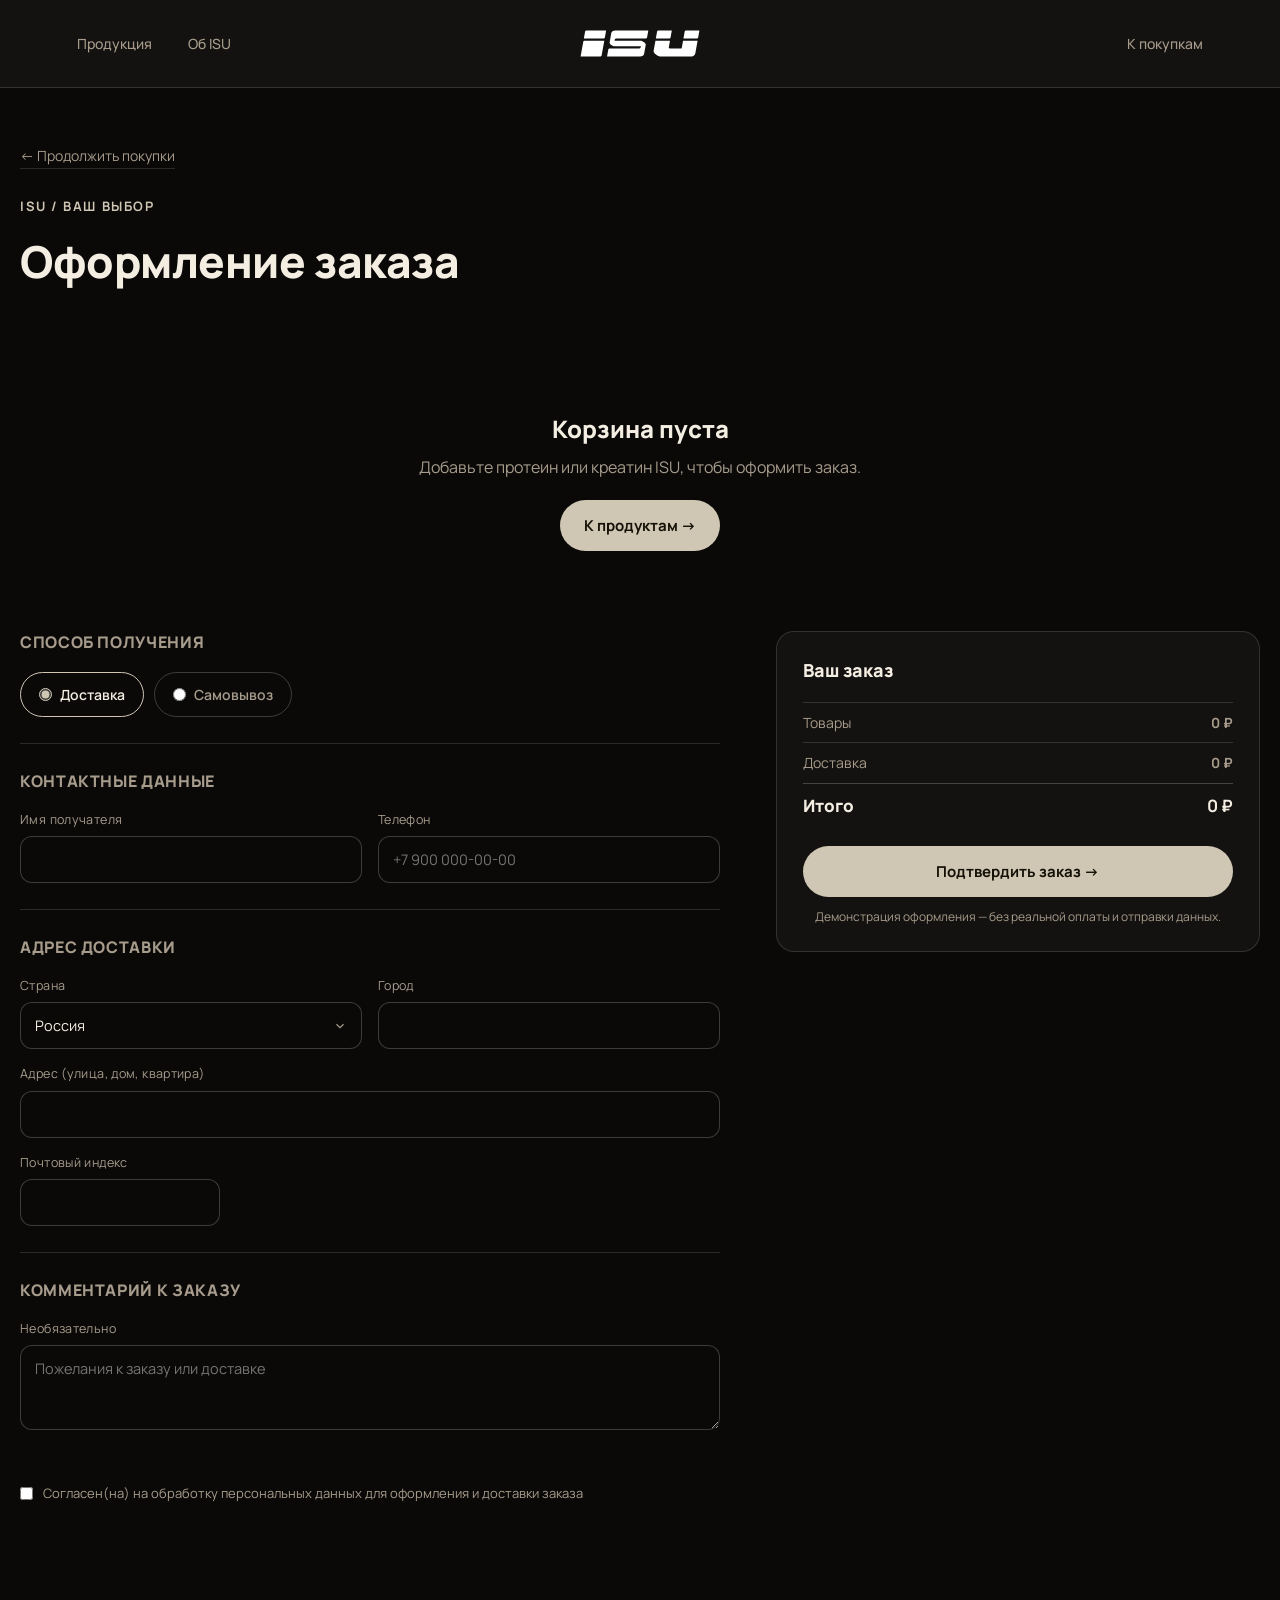
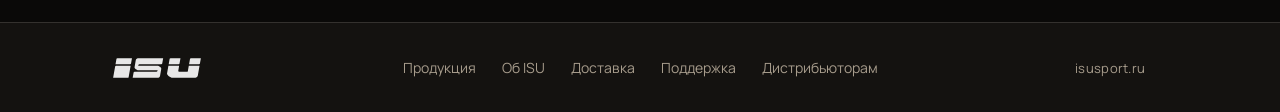
==== checkout.html @ 8b43f195 "Update preview: heading/button moved below hero photo, tighter mobile footer Co-Authored-By: Claude " ====
<!doctype html>
<html lang="ru">
<head>
<meta charset="utf-8" />
<meta name="viewport" content="width=device-width, initial-scale=1" />
<title>Оформление заказа — ISU</title>
<meta name="description" content="ISU — оформление заказа. Демо-макет без реальной оплаты." />
<link rel="preconnect" href="https://fonts.googleapis.com" />
<link rel="preconnect" href="https://fonts.gstatic.com" crossorigin />
<link href="https://fonts.googleapis.com/css2?family=Manrope:wght@400;500;600;700;800&display=swap" rel="stylesheet" />
<style>
  :root{
    --bg:#0a0908;
    --bg-soft:#141210;
    --fg:#f3ede2;
    --fg-dim:#a79c8c;
    --line:rgba(243,237,226,.14);
    --line-strong:rgba(243,237,226,.22);
    --accent:#cfc6b4;
    --accent-dim:#b3a888;
    --ease:cubic-bezier(.16,.8,.24,1);
  }
  *{box-sizing:border-box;margin:0;padding:0}
  html{scroll-behavior:smooth}
  body{background:var(--bg);color:var(--fg);font-family:'Manrope',system-ui,sans-serif;line-height:1.4;-webkit-font-smoothing:antialiased;overflow-x:hidden}
  a{color:inherit;text-decoration:none}
  button{font-family:inherit;cursor:pointer}
  img{display:block;max-width:100%}
  svg{display:block}
  .wrap{max-width:1240px;margin:0 auto;padding:0 32px}
  @media(max-width:720px){.wrap{padding:0 20px}}
  .icon{width:20px;height:20px;stroke:currentColor;stroke-width:1.7;fill:none;stroke-linecap:round;stroke-linejoin:round}

  /* ---------- header (та же структура, что на главной) ---------- */
  .site-header{min-height:88px;padding:16px max(6vw, calc((100vw - 1600px)/2));display:grid;grid-template-columns:1fr auto 1fr;align-items:center;gap:24px;background:var(--bg-soft);border-bottom:1px solid var(--line);position:relative;z-index:40}
  .site-header nav{display:flex;align-items:center;gap:36px}
  .site-header nav a{font-size:14px;font-weight:500;color:var(--fg-dim);transition:color .25s var(--ease)}
  .site-header nav a:hover{color:var(--fg)}
  .site-logo{width:130px;justify-self:center}
  .site-logo img{width:100%;filter:brightness(0) invert(1)}
  .header-actions{display:flex;align-items:center;justify-content:flex-end;gap:26px}
  .header-actions > a{font-size:14px;font-weight:500;color:var(--fg-dim);transition:color .25s var(--ease)}
  .header-actions > a:hover{color:var(--fg)}
  @media(max-width:760px){
    .site-header{padding:14px 5%;min-height:72px}
    .site-header > nav{display:none}
    .site-logo{width:104px}
  }

  /* ---------- shared ---------- */
  .kicker{font-size:13px;letter-spacing:.12em;font-weight:700;color:var(--accent);text-transform:uppercase;margin-bottom:16px}
  .btn{display:inline-flex;align-items:center;gap:10px;background:var(--accent);color:#141005;font-weight:700;font-size:15px;padding:15px 24px;border:0;border-radius:99px;transition:transform .4s var(--ease),background .3s var(--ease)}
  .btn:hover{transform:translateY(-2px);background:#f3ede2}
  .btn.full{width:100%;justify-content:center}
  .btn:disabled{opacity:.5;cursor:not-allowed;transform:none}

  /* ---------- checkout page ---------- */
  .checkout{padding:56px 0 120px}
  .back-link{display:inline-block;font-size:14px;color:var(--fg-dim);margin-bottom:28px;border-bottom:1px solid var(--line);padding-bottom:2px;transition:color .25s var(--ease)}
  .back-link:hover{color:var(--fg)}
  .checkout h1{font-size:clamp(28px,4.6vw,44px);font-weight:800;letter-spacing:-.01em;margin-bottom:40px}

  .checkout-grid{display:grid;grid-template-columns:1.3fr .9fr;gap:56px;align-items:start}
  @media(max-width:900px){.checkout-grid{grid-template-columns:1fr;gap:40px}}

  .checkout-form section{padding:26px 0;border-top:1px solid var(--line)}
  .checkout-form section:first-child{border-top:0;padding-top:0}
  .checkout-form h2{font-size:16px;font-weight:800;margin-bottom:18px;text-transform:uppercase;letter-spacing:.04em;color:var(--fg-dim)}

  .delivery-toggle{display:flex;gap:10px;flex-wrap:wrap}
  .delivery-toggle label{
    display:flex;align-items:center;gap:8px;border:1px solid var(--line-strong);border-radius:99px;
    padding:12px 18px;font-size:14px;font-weight:600;cursor:pointer;transition:border-color .25s var(--ease),color .25s var(--ease);color:var(--fg-dim);
  }
  .delivery-toggle label:has(input:checked){border-color:var(--accent);color:var(--fg)}
  .delivery-toggle input{accent-color:var(--accent)}

  .field-grid{display:grid;grid-template-columns:1fr 1fr;gap:16px;margin-top:16px}
  @media(max-width:520px){.field-grid{grid-template-columns:1fr}}
  .field{display:flex;flex-direction:column;gap:8px;margin-top:16px}
  .field-grid .field{margin-top:0}
  .field span{font-size:12.5px;color:var(--fg-dim);letter-spacing:.03em}
  .field input,.field select,.field textarea{
    background:var(--bg);border:1px solid var(--line-strong);border-radius:12px;padding:13px 14px;
    color:var(--fg);font-size:14.5px;font-family:inherit;width:100%;
  }
  .field textarea{resize:vertical;min-height:80px}
  .field input:focus,.field select:focus,.field textarea:focus{outline:none;border-color:var(--accent)}
  .field select{appearance:none;background-image:url('data:image/svg+xml;utf8,<svg xmlns="http://www.w3.org/2000/svg" width="14" height="14" viewBox="0 0 24 24" fill="none" stroke="%23a79c8c" stroke-width="2"><polyline points="6 9 12 15 18 9"/></svg>');background-repeat:no-repeat;background-position:right 14px center}

  .pickup-note{font-size:14px;color:var(--fg-dim);background:var(--bg-soft);border:1px solid var(--line);border-radius:12px;padding:16px}

  .consent{display:flex;align-items:flex-start;gap:10px;font-size:13px;color:var(--fg-dim);margin-top:28px;cursor:pointer}
  .consent input{margin-top:3px;accent-color:var(--accent)}

  /* order summary */
  .order-summary{background:var(--bg-soft);border:1px solid var(--line);border-radius:18px;padding:26px}
  .order-summary h2{font-size:18px;font-weight:800;margin-bottom:18px}
  .summary-line{display:grid;grid-template-columns:40px 1fr auto;gap:12px;align-items:center;padding:10px 0}
  .summary-line + .summary-line{border-top:1px solid var(--line)}
  .summary-thumb{width:40px;height:60px;border-radius:9px;overflow:hidden;background:transparent;position:relative}
  .summary-thumb img{position:absolute;left:0;bottom:0;width:300%;max-width:none;transform:translate(0,0)}
  .summary-thumb img.single{position:static;width:82%;height:82%;margin:9%;object-fit:contain;transform:none}
  .summary-main a{font-size:13.5px;font-weight:700}
  .summary-main p{font-size:12px;color:var(--fg-dim);margin-top:2px}
  .summary-line b{font-size:13.5px;font-weight:800;white-space:nowrap}
  .total-row{display:flex;align-items:center;justify-content:space-between;font-size:14px;color:var(--fg-dim);padding:10px 0;border-top:1px solid var(--line)}
  .total-row.grand{color:var(--fg);font-size:17px;font-weight:800;border-top:1px solid var(--line-strong)}
  .order-summary .btn{margin-top:18px}
  .summary-note{font-size:12px;color:var(--fg-dim);margin-top:12px;text-align:center}

  .empty-state{text-align:center;padding:80px 0;color:var(--fg-dim)}
  .empty-state h2{color:var(--fg);font-size:24px;font-weight:800;margin-bottom:10px}
  .empty-state .btn{margin-top:22px}

  /* order done */
  .order-done{text-align:center;padding:60px 0;max-width:520px;margin:0 auto}
  .done-icon{width:64px;height:64px;border-radius:50%;background:rgba(207,198,180,.15);color:var(--accent);display:flex;align-items:center;justify-content:center;margin:0 auto 24px}
  .order-done h1{font-size:clamp(26px,4vw,38px);font-weight:800;margin-bottom:14px}
  .order-done p{color:var(--fg-dim);font-size:15px;line-height:1.6}
  .order-done b{color:var(--fg)}
  .order-done .btn{margin-top:30px}

  /* ---------- footer ---------- */
  .site-footer{padding:26px 8.5%;display:flex;align-items:center;justify-content:space-between;gap:40px;min-height:90px;border-top:1px solid var(--line);flex-wrap:wrap;background:var(--bg-soft)}
  .site-footer > a{width:96px;flex-shrink:0}
  .site-footer img{width:100%;filter:brightness(0) invert(1);opacity:.9}
  .site-footer nav{display:flex;align-items:center;gap:26px;font-size:14px;color:var(--fg-dim);flex-wrap:wrap}
  .site-footer nav a:hover{color:var(--fg)}
  .footer-domain{font-size:13px;color:var(--fg-dim);letter-spacing:.02em;transition:color .25s var(--ease)}
  .footer-domain:hover{color:var(--accent)}
  @media(max-width:600px){.site-footer{padding:22px 6%;justify-content:flex-start}}
</style>
</head>
<body>

  <header class="site-header">
    <nav aria-label="Основная навигация">
      <a href="index.html#products">Продукция</a>
      <a href="index.html#story">Об ISU</a>
    </nav>
    <a href="index.html" class="site-logo" aria-label="ISU — главная"><img src="assets/isu-logo.svg" alt="ISU" /></a>
    <div class="header-actions">
      <a href="index.html#products">К покупкам</a>
    </div>
  </header>

  <main id="main-content">
  <section class="checkout wrap">
    <a class="back-link" href="index.html#products">← Продолжить покупки</a>
    <p class="kicker">ISU / Ваш выбор</p>
    <h1>Оформление заказа</h1>

    <div id="checkoutEmpty" class="empty-state" hidden>
      <h2>Корзина пуста</h2>
      <p>Добавьте протеин или креатин ISU, чтобы оформить заказ.</p>
      <a class="btn" href="index.html#products">К продуктам →</a>
    </div>

    <div id="checkoutContent" class="checkout-grid" hidden>
      <form class="checkout-form" id="checkoutForm">
        <section>
          <h2>Способ получения</h2>
          <div class="delivery-toggle">
            <label><input type="radio" name="delivery" value="delivery" checked /> Доставка</label>
            <label><input type="radio" name="delivery" value="pickup" /> Самовывоз</label>
          </div>
        </section>

        <section>
          <h2>Контактные данные</h2>
          <div class="field-grid">
            <label class="field"><span>Имя получателя</span><input type="text" name="name" required minlength="2" /></label>
            <label class="field"><span>Телефон</span><input type="tel" name="phone" placeholder="+7 900 000-00-00" required /></label>
          </div>
        </section>

        <section id="addressSection">
          <h2>Адрес доставки</h2>
          <div class="field-grid">
            <label class="field">
              <span>Страна</span>
              <select name="country">
                <option>Россия</option>
                <option>Беларусь</option>
                <option>Казахстан</option>
                <option>Армения</option>
                <option>Кыргызстан</option>
                <option>Узбекистан</option>
                <option>Таджикистан</option>
                <option>Азербайджан</option>
                <option>Молдова</option>
              </select>
            </label>
            <label class="field"><span>Город</span><input type="text" name="city" required /></label>
          </div>
          <label class="field"><span>Адрес (улица, дом, квартира)</span><input type="text" name="address" required /></label>
          <label class="field"><span>Почтовый индекс</span><input type="text" name="postal" required style="max-width:200px" /></label>
        </section>

        <section id="pickupSection" hidden>
          <h2>Самовывоз</h2>
          <p class="pickup-note">г. Махачкала — точный адрес пункта выдачи подтвердит менеджер после оформления заказа.</p>
        </section>

        <section>
          <h2>Комментарий к заказу</h2>
          <label class="field"><span>Необязательно</span><textarea name="comment" rows="3" placeholder="Пожелания к заказу или доставке"></textarea></label>
        </section>

        <label class="consent">
          <input type="checkbox" name="consent" required />
          Согласен(на) на обработку персональных данных для оформления и доставки заказа
        </label>
      </form>

      <aside class="order-summary">
        <h2>Ваш заказ</h2>
        <div id="summaryLines"></div>
        <div class="total-row"><span>Товары</span><b id="summarySubtotal">0 ₽</b></div>
        <div class="total-row"><span>Доставка</span><b id="summaryShipping">0 ₽</b></div>
        <div class="total-row grand"><span>Итого</span><b id="summaryTotal">0 ₽</b></div>
        <button type="submit" form="checkoutForm" class="btn full">Подтвердить заказ →</button>
        <p class="summary-note">Демонстрация оформления — без реальной оплаты и отправки данных.</p>
      </aside>
    </div>

    <div id="checkoutDone" class="order-done" hidden>
      <span class="done-icon"><svg class="icon" viewBox="0 0 24 24" width="30" height="30"><polyline points="20 6 9 17 4 12"/></svg></span>
      <p class="kicker">Заказ оформлен</p>
      <h1>Спасибо! Заказ принят.</h1>
      <p>Номер заказа <b id="orderNumber">ISU-000000</b>. Мы свяжемся с вами по указанному телефону, чтобы подтвердить детали.</p>
      <a class="btn" href="index.html">На главную →</a>
    </div>
  </section>
  </main>

  <footer class="site-footer">
    <a href="index.html" aria-label="ISU — главная"><img src="assets/isu-logo.svg" alt="ISU" /></a>
    <nav aria-label="Навигация внизу страницы">
      <a href="index.html#products">Продукция</a>
      <a href="index.html#story">Об ISU</a>
      <a href="#">Доставка</a>
      <a href="#">Поддержка</a>
      <a href="#">Дистрибьюторам</a>
    </nav>
    <a class="footer-domain" href="https://isusport.ru" target="_blank" rel="noopener">isusport.ru</a>
  </footer>

  <script>
    var PRODUCTS = {
      protein: { name: 'Протеин ISU', format: '900 г', price: 3900, image: 'assets/protein-cutout.png', flavours: ['Шоколад', 'Ваниль', 'Клубника'] },
      creatine: { name: 'Креатин ISU', format: '20 стиков', price: 2400, image: 'assets/creatine-cutout.png', single: true }
    };
    var money = function (n) { return new Intl.NumberFormat('ru-RU', { maximumFractionDigits: 0 }).format(n) + ' ₽'; };
    var SHIPPING_FEE = 450;
    var CART_KEY = 'isu-v2-mock-cart';
    var cart = [];
    try { cart = JSON.parse(localStorage.getItem(CART_KEY) || '[]'); } catch (e) { cart = []; }

    function thumbImg(productId, variant) {
      var p = PRODUCTS[productId];
      if (p.single) return '<img class="single" src="' + p.image + '" alt="">';
      var idx = p.flavours.indexOf(variant);
      var shift = (Math.max(0, idx) * 100 / 3);
      return '<img src="' + p.image + '" alt="" style="transform:translate(-' + shift + '%,0)">';
    }

    var emptyEl = document.getElementById('checkoutEmpty');
    var contentEl = document.getElementById('checkoutContent');
    var doneEl = document.getElementById('checkoutDone');

    if (!cart.length) {
      emptyEl.hidden = false;
    } else {
      contentEl.hidden = false;
      document.getElementById('summaryLines').innerHTML = cart.map(function (line) {
        var p = PRODUCTS[line.productId];
        return '<div class="summary-line">' +
          '<div class="summary-thumb">' + thumbImg(line.productId, line.variant) + '</div>' +
          '<div class="summary-main"><a href="index.html#products">' + p.name + '</a><p>' + line.variant + ' · ' + line.quantity + ' шт.</p></div>' +
          '<b>' + money(p.price * line.quantity) + '</b>' +
        '</div>';
      }).join('');

      var subtotal = cart.reduce(function (s, l) { return s + PRODUCTS[l.productId].price * l.quantity; }, 0);
      var subtotalEl = document.getElementById('summarySubtotal');
      var shippingEl = document.getElementById('summaryShipping');
      var totalEl = document.getElementById('summaryTotal');
      subtotalEl.textContent = money(subtotal);

      function updateShipping() {
        var isDelivery = document.querySelector('input[name="delivery"]:checked').value === 'delivery';
        var shipping = isDelivery ? SHIPPING_FEE : 0;
        shippingEl.textContent = money(shipping);
        totalEl.textContent = money(subtotal + shipping);
        document.getElementById('addressSection').hidden = !isDelivery;
        document.getElementById('pickupSection').hidden = isDelivery;
        document.querySelectorAll('#addressSection input, #addressSection select').forEach(function (el) {
          if (el.tagName !== 'SELECT') el.required = isDelivery;
        });
      }
      document.querySelectorAll('input[name="delivery"]').forEach(function (r) { r.addEventListener('change', updateShipping); });
      updateShipping();

      document.getElementById('checkoutForm').addEventListener('submit', function (e) {
        e.preventDefault();
        var orderNumber = 'ISU-' + Math.floor(100000 + Math.random() * 900000);
        document.getElementById('orderNumber').textContent = orderNumber;
        contentEl.hidden = true;
        doneEl.hidden = false;
        try { localStorage.removeItem(CART_KEY); } catch (e2) {}
        window.scrollTo({ top: 0, behavior: 'smooth' });
      });
    }
  </script>
</body>
</html>
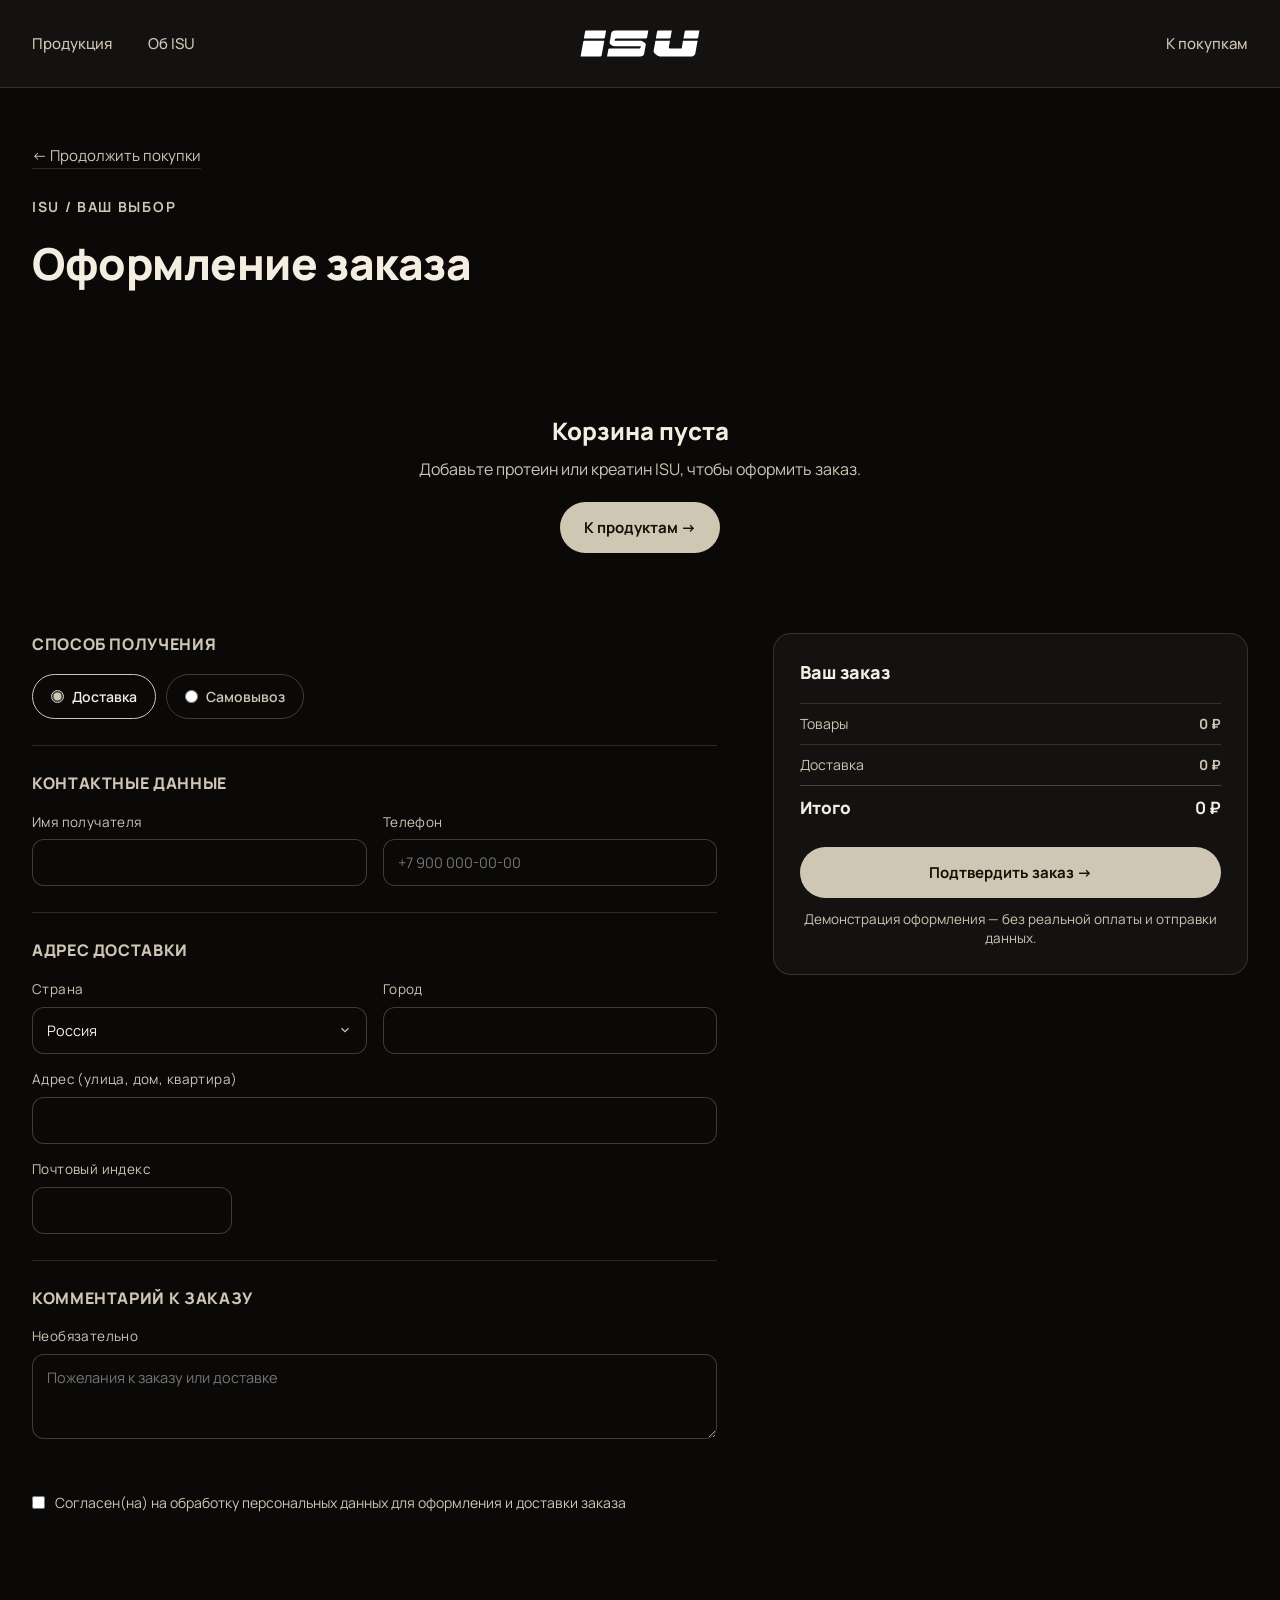
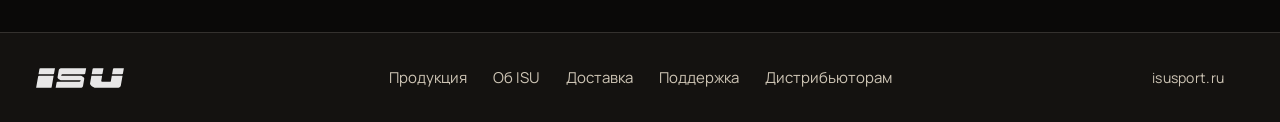
==== commit 5edd9c1f: "Preview: one shared left/right text edge (header, hero, sections, bottom photo, footer) + jars align" ====
--- a/checkout.html
+++ b/checkout.html
@@ -13,13 +13,15 @@
     --bg:#0a0908;
     --bg-soft:#141210;
     --fg:#f3ede2;
-    --fg-dim:#a79c8c;
+    --fg-dim:#cec5b5;
     --line:rgba(243,237,226,.14);
     --line-strong:rgba(243,237,226,.22);
     --accent:#cfc6b4;
     --accent-dim:#b3a888;
     --ease:cubic-bezier(.16,.8,.24,1);
+    --edge:max(32px, calc((100% - 1304px)/2 + 32px));
   }
+  @media(max-width:720px){:root{--edge:20px}}
   *{box-sizing:border-box;margin:0;padding:0}
   html{scroll-behavior:smooth}
   body{background:var(--bg);color:var(--fg);font-family:'Manrope',system-ui,sans-serif;line-height:1.4;-webkit-font-smoothing:antialiased;overflow-x:hidden}
@@ -32,31 +34,31 @@
   .icon{width:20px;height:20px;stroke:currentColor;stroke-width:1.7;fill:none;stroke-linecap:round;stroke-linejoin:round}
 
   /* ---------- header (та же структура, что на главной) ---------- */
-  .site-header{min-height:88px;padding:16px max(6vw, calc((100vw - 1600px)/2));display:grid;grid-template-columns:1fr auto 1fr;align-items:center;gap:24px;background:var(--bg-soft);border-bottom:1px solid var(--line);position:relative;z-index:40}
+  .site-header{min-height:88px;padding:16px var(--edge);display:grid;grid-template-columns:1fr auto 1fr;align-items:center;gap:24px;background:var(--bg-soft);border-bottom:1px solid var(--line);position:relative;z-index:40}
   .site-header nav{display:flex;align-items:center;gap:36px}
-  .site-header nav a{font-size:14px;font-weight:500;color:var(--fg-dim);transition:color .25s var(--ease)}
+  .site-header nav a{font-size:15px;font-weight:500;color:var(--fg-dim);transition:color .25s var(--ease)}
   .site-header nav a:hover{color:var(--fg)}
   .site-logo{width:130px;justify-self:center}
   .site-logo img{width:100%;filter:brightness(0) invert(1)}
   .header-actions{display:flex;align-items:center;justify-content:flex-end;gap:26px}
-  .header-actions > a{font-size:14px;font-weight:500;color:var(--fg-dim);transition:color .25s var(--ease)}
+  .header-actions > a{font-size:15px;font-weight:500;color:var(--fg-dim);transition:color .25s var(--ease)}
   .header-actions > a:hover{color:var(--fg)}
   @media(max-width:760px){
-    .site-header{padding:14px 5%;min-height:72px}
+    .site-header{padding:14px var(--edge);min-height:72px}
     .site-header > nav{display:none}
     .site-logo{width:104px}
   }
 
   /* ---------- shared ---------- */
-  .kicker{font-size:13px;letter-spacing:.12em;font-weight:700;color:var(--accent);text-transform:uppercase;margin-bottom:16px}
+  .kicker{font-size:14px;letter-spacing:.12em;font-weight:700;color:var(--accent);text-transform:uppercase;margin-bottom:16px}
   .btn{display:inline-flex;align-items:center;gap:10px;background:var(--accent);color:#141005;font-weight:700;font-size:15px;padding:15px 24px;border:0;border-radius:99px;transition:transform .4s var(--ease),background .3s var(--ease)}
   .btn:hover{transform:translateY(-2px);background:#f3ede2}
   .btn.full{width:100%;justify-content:center}
   .btn:disabled{opacity:.5;cursor:not-allowed;transform:none}
 
   /* ---------- checkout page ---------- */
-  .checkout{padding:56px 0 120px}
-  .back-link{display:inline-block;font-size:14px;color:var(--fg-dim);margin-bottom:28px;border-bottom:1px solid var(--line);padding-bottom:2px;transition:color .25s var(--ease)}
+  .checkout{max-width:1304px;padding-top:56px;padding-bottom:120px}
+  .back-link{display:inline-block;font-size:15px;color:var(--fg-dim);margin-bottom:28px;border-bottom:1px solid var(--line);padding-bottom:2px;transition:color .25s var(--ease)}
   .back-link:hover{color:var(--fg)}
   .checkout h1{font-size:clamp(28px,4.6vw,44px);font-weight:800;letter-spacing:-.01em;margin-bottom:40px}
 
@@ -79,18 +81,18 @@
   @media(max-width:520px){.field-grid{grid-template-columns:1fr}}
   .field{display:flex;flex-direction:column;gap:8px;margin-top:16px}
   .field-grid .field{margin-top:0}
-  .field span{font-size:12.5px;color:var(--fg-dim);letter-spacing:.03em}
+  .field span{font-size:13.5px;color:var(--fg-dim);letter-spacing:.03em}
   .field input,.field select,.field textarea{
     background:var(--bg);border:1px solid var(--line-strong);border-radius:12px;padding:13px 14px;
     color:var(--fg);font-size:14.5px;font-family:inherit;width:100%;
   }
   .field textarea{resize:vertical;min-height:80px}
   .field input:focus,.field select:focus,.field textarea:focus{outline:none;border-color:var(--accent)}
-  .field select{appearance:none;background-image:url('data:image/svg+xml;utf8,<svg xmlns="http://www.w3.org/2000/svg" width="14" height="14" viewBox="0 0 24 24" fill="none" stroke="%23a79c8c" stroke-width="2"><polyline points="6 9 12 15 18 9"/></svg>');background-repeat:no-repeat;background-position:right 14px center}
+  .field select{appearance:none;background-image:url('data:image/svg+xml;utf8,<svg xmlns="http://www.w3.org/2000/svg" width="14" height="14" viewBox="0 0 24 24" fill="none" stroke="%23cec5b5" stroke-width="2"><polyline points="6 9 12 15 18 9"/></svg>');background-repeat:no-repeat;background-position:right 14px center}
 
   .pickup-note{font-size:14px;color:var(--fg-dim);background:var(--bg-soft);border:1px solid var(--line);border-radius:12px;padding:16px}
 
-  .consent{display:flex;align-items:flex-start;gap:10px;font-size:13px;color:var(--fg-dim);margin-top:28px;cursor:pointer}
+  .consent{display:flex;align-items:flex-start;gap:10px;font-size:14px;color:var(--fg-dim);margin-top:28px;cursor:pointer}
   .consent input{margin-top:3px;accent-color:var(--accent)}
 
   /* order summary */
@@ -102,12 +104,12 @@
   .summary-thumb img{position:absolute;left:0;bottom:0;width:300%;max-width:none;transform:translate(0,0)}
   .summary-thumb img.single{position:static;width:82%;height:82%;margin:9%;object-fit:contain;transform:none}
   .summary-main a{font-size:13.5px;font-weight:700}
-  .summary-main p{font-size:12px;color:var(--fg-dim);margin-top:2px}
+  .summary-main p{font-size:13.5px;color:var(--fg-dim);margin-top:2px}
   .summary-line b{font-size:13.5px;font-weight:800;white-space:nowrap}
   .total-row{display:flex;align-items:center;justify-content:space-between;font-size:14px;color:var(--fg-dim);padding:10px 0;border-top:1px solid var(--line)}
   .total-row.grand{color:var(--fg);font-size:17px;font-weight:800;border-top:1px solid var(--line-strong)}
   .order-summary .btn{margin-top:18px}
-  .summary-note{font-size:12px;color:var(--fg-dim);margin-top:12px;text-align:center}
+  .summary-note{font-size:13.5px;color:var(--fg-dim);margin-top:12px;text-align:center}
 
   .empty-state{text-align:center;padding:80px 0;color:var(--fg-dim)}
   .empty-state h2{color:var(--fg);font-size:24px;font-weight:800;margin-bottom:10px}
@@ -122,14 +124,14 @@
   .order-done .btn{margin-top:30px}
 
   /* ---------- footer ---------- */
-  .site-footer{padding:26px 8.5%;display:flex;align-items:center;justify-content:space-between;gap:40px;min-height:90px;border-top:1px solid var(--line);flex-wrap:wrap;background:var(--bg-soft)}
+  .site-footer{padding:26px var(--edge);display:flex;align-items:center;justify-content:space-between;gap:40px;min-height:90px;border-top:1px solid var(--line);flex-wrap:wrap;background:var(--bg-soft)}
   .site-footer > a{width:96px;flex-shrink:0}
   .site-footer img{width:100%;filter:brightness(0) invert(1);opacity:.9}
-  .site-footer nav{display:flex;align-items:center;gap:26px;font-size:14px;color:var(--fg-dim);flex-wrap:wrap}
+  .site-footer nav{display:flex;align-items:center;gap:26px;font-size:15px;color:var(--fg-dim);flex-wrap:wrap}
   .site-footer nav a:hover{color:var(--fg)}
-  .footer-domain{font-size:13px;color:var(--fg-dim);letter-spacing:.02em;transition:color .25s var(--ease)}
+  .footer-domain{font-size:14px;color:var(--fg-dim);letter-spacing:.02em;transition:color .25s var(--ease)}
   .footer-domain:hover{color:var(--accent)}
-  @media(max-width:600px){.site-footer{padding:22px 6%;justify-content:flex-start}}
+  @media(max-width:600px){.site-footer{padding:22px var(--edge);justify-content:flex-start}}
 </style>
 </head>
 <body>
@@ -240,9 +242,9 @@
     <nav aria-label="Навигация внизу страницы">
       <a href="index.html#products">Продукция</a>
       <a href="index.html#story">Об ISU</a>
-      <a href="#">Доставка</a>
-      <a href="#">Поддержка</a>
-      <a href="#">Дистрибьюторам</a>
+      <a href="index.html#delivery">Доставка</a>
+      <a href="index.html#support">Поддержка</a>
+      <a href="index.html#support">Дистрибьюторам</a>
     </nav>
     <a class="footer-domain" href="https://isusport.ru" target="_blank" rel="noopener">isusport.ru</a>
   </footer>
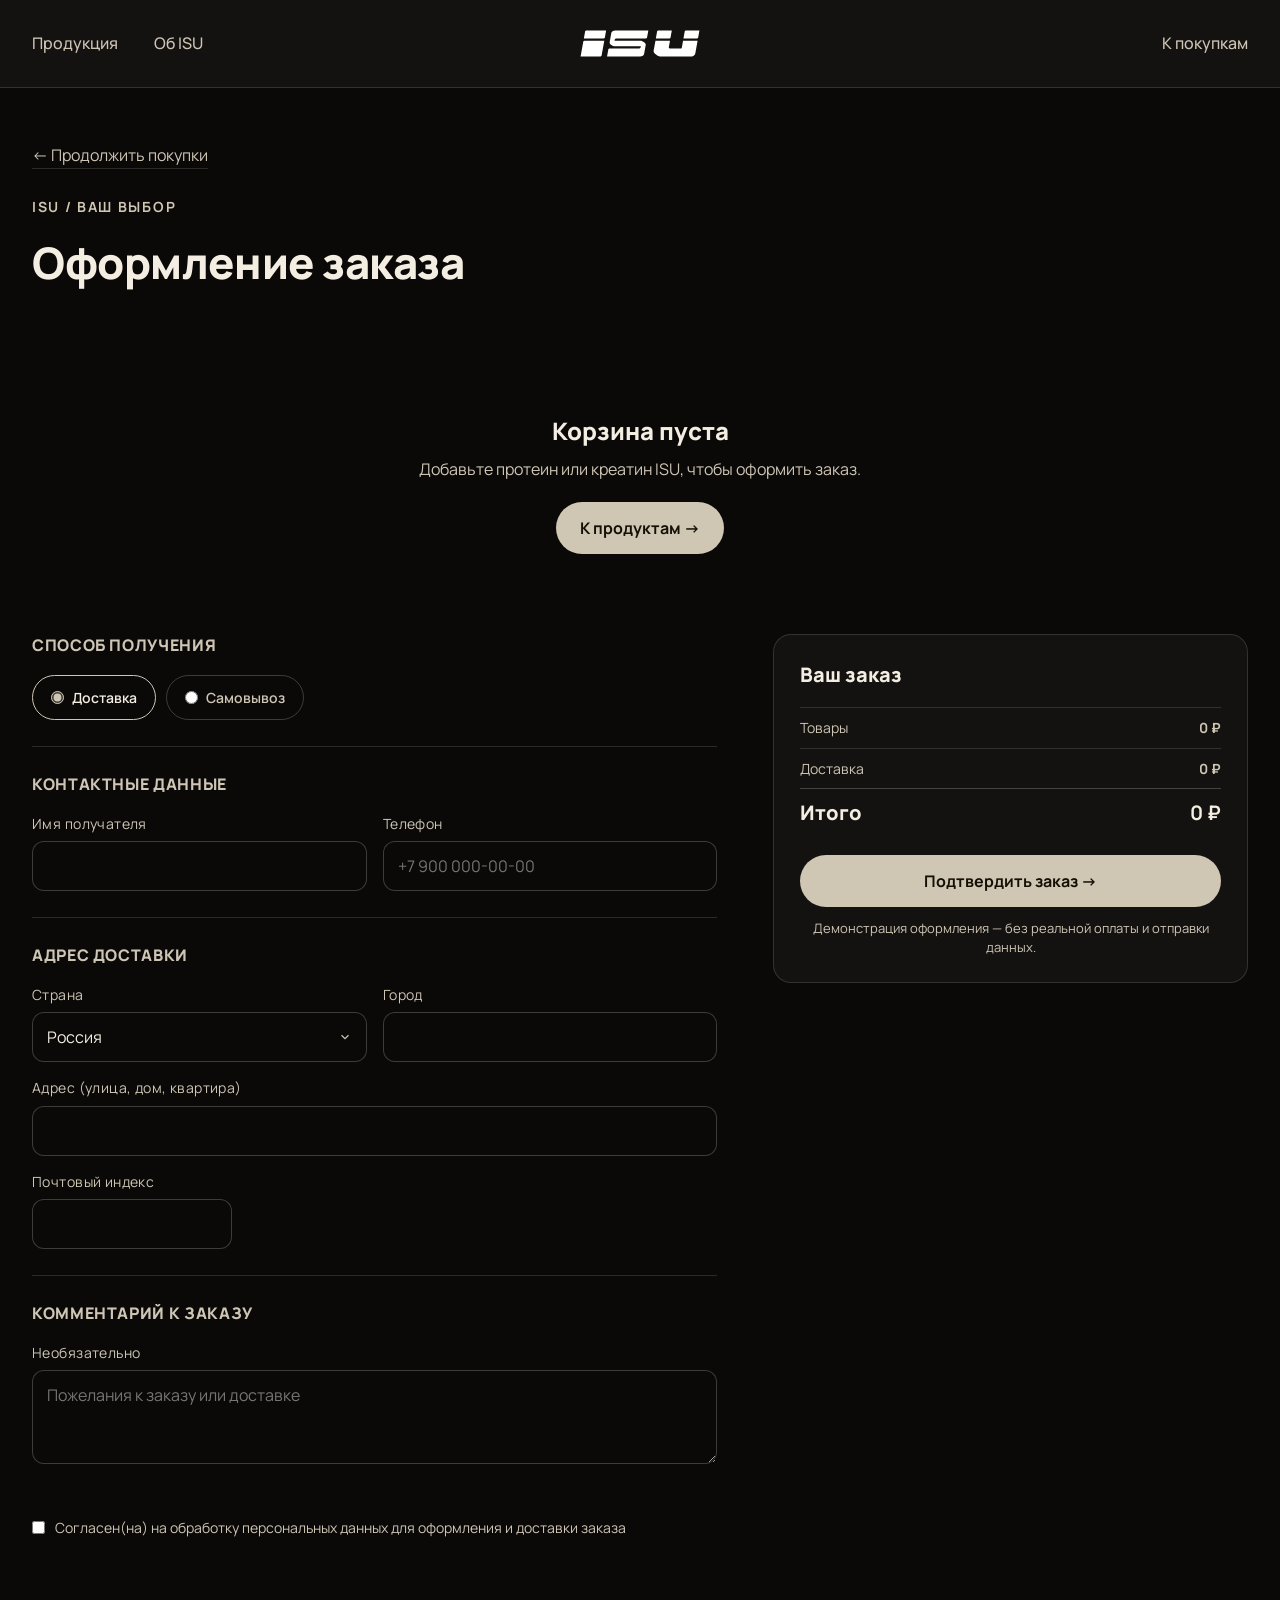
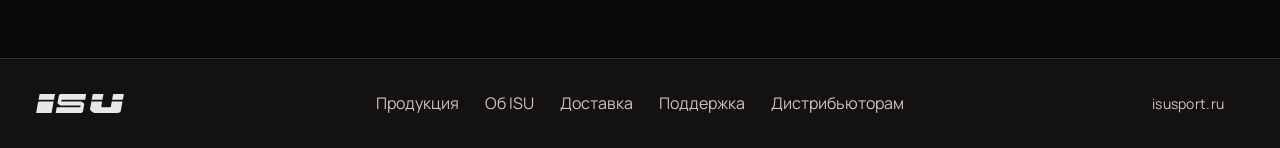
==== commit 11f956d3: "Preview: one type scale (8 sizes, each with a role): h1 60 > h2 44 > h3 24 > h4 20 > lead 18 > body " ====
--- a/checkout.html
+++ b/checkout.html
@@ -20,6 +20,15 @@
     --accent-dim:#b3a888;
     --ease:cubic-bezier(.16,.8,.24,1);
     --edge:max(32px, calc((100% - 1304px)/2 + 32px));
+    /* единая шкала шрифтов: у каждого размера своя роль, промежуточных «полпикселей» нет */
+    --fs-caption:13px;                   /* чипы, теги, пометки, мелкие примечания */
+    --fs-label:14px;                     /* метки капсом, поля форм, второстепенный текст интерфейса */
+    --fs-body:16px;                      /* основной текст, меню, кнопки, описания */
+    --fs-lead:18px;                      /* вводные абзацы под заголовками, вопросы FAQ */
+    --fs-h4:20px;                        /* названия карточек, цены, итоги */
+    --fs-h3:24px;                        /* подзаголовки внутри секции, блоки на странице продукта */
+    --fs-h2:clamp(28px,3.4vw,44px);      /* заголовки секций, названия страниц */
+    --fs-h1:clamp(32px,4.4vw,60px);      /* главный экран и фраза-цитата */
   }
   @media(max-width:720px){:root{--edge:20px}}
   *{box-sizing:border-box;margin:0;padding:0}
@@ -36,12 +45,12 @@
   /* ---------- header (та же структура, что на главной) ---------- */
   .site-header{min-height:88px;padding:16px var(--edge);display:grid;grid-template-columns:1fr auto 1fr;align-items:center;gap:24px;background:var(--bg-soft);border-bottom:1px solid var(--line);position:relative;z-index:40}
   .site-header nav{display:flex;align-items:center;gap:36px}
-  .site-header nav a{font-size:15px;font-weight:500;color:var(--fg-dim);transition:color .25s var(--ease)}
+  .site-header nav a{font-size:var(--fs-body);font-weight:500;color:var(--fg-dim);transition:color .25s var(--ease)}
   .site-header nav a:hover{color:var(--fg)}
   .site-logo{width:130px;justify-self:center}
   .site-logo img{width:100%;filter:brightness(0) invert(1)}
   .header-actions{display:flex;align-items:center;justify-content:flex-end;gap:26px}
-  .header-actions > a{font-size:15px;font-weight:500;color:var(--fg-dim);transition:color .25s var(--ease)}
+  .header-actions > a{font-size:var(--fs-body);font-weight:500;color:var(--fg-dim);transition:color .25s var(--ease)}
   .header-actions > a:hover{color:var(--fg)}
   @media(max-width:760px){
     .site-header{padding:14px var(--edge);min-height:72px}
@@ -50,29 +59,29 @@
   }
 
   /* ---------- shared ---------- */
-  .kicker{font-size:14px;letter-spacing:.12em;font-weight:700;color:var(--accent);text-transform:uppercase;margin-bottom:16px}
-  .btn{display:inline-flex;align-items:center;gap:10px;background:var(--accent);color:#141005;font-weight:700;font-size:15px;padding:15px 24px;border:0;border-radius:99px;transition:transform .4s var(--ease),background .3s var(--ease)}
+  .kicker{font-size:var(--fs-label);letter-spacing:.12em;font-weight:700;color:var(--accent);text-transform:uppercase;margin-bottom:16px}
+  .btn{display:inline-flex;align-items:center;gap:10px;background:var(--accent);color:#141005;font-weight:700;font-size:var(--fs-body);padding:15px 24px;border:0;border-radius:99px;transition:transform .4s var(--ease),background .3s var(--ease)}
   .btn:hover{transform:translateY(-2px);background:#f3ede2}
   .btn.full{width:100%;justify-content:center}
   .btn:disabled{opacity:.5;cursor:not-allowed;transform:none}
 
   /* ---------- checkout page ---------- */
   .checkout{max-width:1304px;padding-top:56px;padding-bottom:120px}
-  .back-link{display:inline-block;font-size:15px;color:var(--fg-dim);margin-bottom:28px;border-bottom:1px solid var(--line);padding-bottom:2px;transition:color .25s var(--ease)}
+  .back-link{display:inline-block;font-size:var(--fs-body);color:var(--fg-dim);margin-bottom:28px;border-bottom:1px solid var(--line);padding-bottom:2px;transition:color .25s var(--ease)}
   .back-link:hover{color:var(--fg)}
-  .checkout h1{font-size:clamp(28px,4.6vw,44px);font-weight:800;letter-spacing:-.01em;margin-bottom:40px}
+  .checkout h1{font-size:var(--fs-h2);font-weight:800;letter-spacing:-.01em;margin-bottom:40px}
 
   .checkout-grid{display:grid;grid-template-columns:1.3fr .9fr;gap:56px;align-items:start}
   @media(max-width:900px){.checkout-grid{grid-template-columns:1fr;gap:40px}}
 
   .checkout-form section{padding:26px 0;border-top:1px solid var(--line)}
   .checkout-form section:first-child{border-top:0;padding-top:0}
-  .checkout-form h2{font-size:16px;font-weight:800;margin-bottom:18px;text-transform:uppercase;letter-spacing:.04em;color:var(--fg-dim)}
+  .checkout-form h2{font-size:var(--fs-body);font-weight:800;margin-bottom:18px;text-transform:uppercase;letter-spacing:.04em;color:var(--fg-dim)}
 
   .delivery-toggle{display:flex;gap:10px;flex-wrap:wrap}
   .delivery-toggle label{
     display:flex;align-items:center;gap:8px;border:1px solid var(--line-strong);border-radius:99px;
-    padding:12px 18px;font-size:14px;font-weight:600;cursor:pointer;transition:border-color .25s var(--ease),color .25s var(--ease);color:var(--fg-dim);
+    padding:12px 18px;font-size:var(--fs-label);font-weight:600;cursor:pointer;transition:border-color .25s var(--ease),color .25s var(--ease);color:var(--fg-dim);
   }
   .delivery-toggle label:has(input:checked){border-color:var(--accent);color:var(--fg)}
   .delivery-toggle input{accent-color:var(--accent)}
@@ -81,45 +90,45 @@
   @media(max-width:520px){.field-grid{grid-template-columns:1fr}}
   .field{display:flex;flex-direction:column;gap:8px;margin-top:16px}
   .field-grid .field{margin-top:0}
-  .field span{font-size:13.5px;color:var(--fg-dim);letter-spacing:.03em}
+  .field span{font-size:var(--fs-label);color:var(--fg-dim);letter-spacing:.03em}
   .field input,.field select,.field textarea{
     background:var(--bg);border:1px solid var(--line-strong);border-radius:12px;padding:13px 14px;
-    color:var(--fg);font-size:14.5px;font-family:inherit;width:100%;
+    color:var(--fg);font-size:var(--fs-body);font-family:inherit;width:100%;
   }
   .field textarea{resize:vertical;min-height:80px}
   .field input:focus,.field select:focus,.field textarea:focus{outline:none;border-color:var(--accent)}
   .field select{appearance:none;background-image:url('data:image/svg+xml;utf8,<svg xmlns="http://www.w3.org/2000/svg" width="14" height="14" viewBox="0 0 24 24" fill="none" stroke="%23cec5b5" stroke-width="2"><polyline points="6 9 12 15 18 9"/></svg>');background-repeat:no-repeat;background-position:right 14px center}
 
-  .pickup-note{font-size:14px;color:var(--fg-dim);background:var(--bg-soft);border:1px solid var(--line);border-radius:12px;padding:16px}
-
-  .consent{display:flex;align-items:flex-start;gap:10px;font-size:14px;color:var(--fg-dim);margin-top:28px;cursor:pointer}
+  .pickup-note{font-size:var(--fs-label);color:var(--fg-dim);background:var(--bg-soft);border:1px solid var(--line);border-radius:12px;padding:16px}
+
+  .consent{display:flex;align-items:flex-start;gap:10px;font-size:var(--fs-label);color:var(--fg-dim);margin-top:28px;cursor:pointer}
   .consent input{margin-top:3px;accent-color:var(--accent)}
 
   /* order summary */
   .order-summary{background:var(--bg-soft);border:1px solid var(--line);border-radius:18px;padding:26px}
-  .order-summary h2{font-size:18px;font-weight:800;margin-bottom:18px}
+  .order-summary h2{font-size:var(--fs-h4);font-weight:800;margin-bottom:18px}
   .summary-line{display:grid;grid-template-columns:40px 1fr auto;gap:12px;align-items:center;padding:10px 0}
   .summary-line + .summary-line{border-top:1px solid var(--line)}
   .summary-thumb{width:40px;height:60px;border-radius:9px;overflow:hidden;background:transparent;position:relative}
   .summary-thumb img{position:absolute;left:0;bottom:0;width:300%;max-width:none;transform:translate(0,0)}
   .summary-thumb img.single{position:static;width:82%;height:82%;margin:9%;object-fit:contain;transform:none}
-  .summary-main a{font-size:13.5px;font-weight:700}
-  .summary-main p{font-size:13.5px;color:var(--fg-dim);margin-top:2px}
-  .summary-line b{font-size:13.5px;font-weight:800;white-space:nowrap}
-  .total-row{display:flex;align-items:center;justify-content:space-between;font-size:14px;color:var(--fg-dim);padding:10px 0;border-top:1px solid var(--line)}
-  .total-row.grand{color:var(--fg);font-size:17px;font-weight:800;border-top:1px solid var(--line-strong)}
+  .summary-main a{font-size:var(--fs-label);font-weight:700}
+  .summary-main p{font-size:var(--fs-caption);color:var(--fg-dim);margin-top:2px}
+  .summary-line b{font-size:var(--fs-label);font-weight:800;white-space:nowrap}
+  .total-row{display:flex;align-items:center;justify-content:space-between;font-size:var(--fs-label);color:var(--fg-dim);padding:10px 0;border-top:1px solid var(--line)}
+  .total-row.grand{color:var(--fg);font-size:var(--fs-h4);font-weight:800;border-top:1px solid var(--line-strong)}
   .order-summary .btn{margin-top:18px}
-  .summary-note{font-size:13.5px;color:var(--fg-dim);margin-top:12px;text-align:center}
+  .summary-note{font-size:var(--fs-caption);color:var(--fg-dim);margin-top:12px;text-align:center}
 
   .empty-state{text-align:center;padding:80px 0;color:var(--fg-dim)}
-  .empty-state h2{color:var(--fg);font-size:24px;font-weight:800;margin-bottom:10px}
+  .empty-state h2{color:var(--fg);font-size:var(--fs-h3);font-weight:800;margin-bottom:10px}
   .empty-state .btn{margin-top:22px}
 
   /* order done */
   .order-done{text-align:center;padding:60px 0;max-width:520px;margin:0 auto}
   .done-icon{width:64px;height:64px;border-radius:50%;background:rgba(207,198,180,.15);color:var(--accent);display:flex;align-items:center;justify-content:center;margin:0 auto 24px}
-  .order-done h1{font-size:clamp(26px,4vw,38px);font-weight:800;margin-bottom:14px}
-  .order-done p{color:var(--fg-dim);font-size:15px;line-height:1.6}
+  .order-done h1{font-size:var(--fs-h2);font-weight:800;margin-bottom:14px}
+  .order-done p{color:var(--fg-dim);font-size:var(--fs-body);line-height:1.6}
   .order-done b{color:var(--fg)}
   .order-done .btn{margin-top:30px}
 
@@ -127,9 +136,9 @@
   .site-footer{padding:26px var(--edge);display:flex;align-items:center;justify-content:space-between;gap:40px;min-height:90px;border-top:1px solid var(--line);flex-wrap:wrap;background:var(--bg-soft)}
   .site-footer > a{width:96px;flex-shrink:0}
   .site-footer img{width:100%;filter:brightness(0) invert(1);opacity:.9}
-  .site-footer nav{display:flex;align-items:center;gap:26px;font-size:15px;color:var(--fg-dim);flex-wrap:wrap}
+  .site-footer nav{display:flex;align-items:center;gap:26px;font-size:var(--fs-body);color:var(--fg-dim);flex-wrap:wrap}
   .site-footer nav a:hover{color:var(--fg)}
-  .footer-domain{font-size:14px;color:var(--fg-dim);letter-spacing:.02em;transition:color .25s var(--ease)}
+  .footer-domain{font-size:var(--fs-label);color:var(--fg-dim);letter-spacing:.02em;transition:color .25s var(--ease)}
   .footer-domain:hover{color:var(--accent)}
   @media(max-width:600px){.site-footer{padding:22px var(--edge);justify-content:flex-start}}
 </style>
